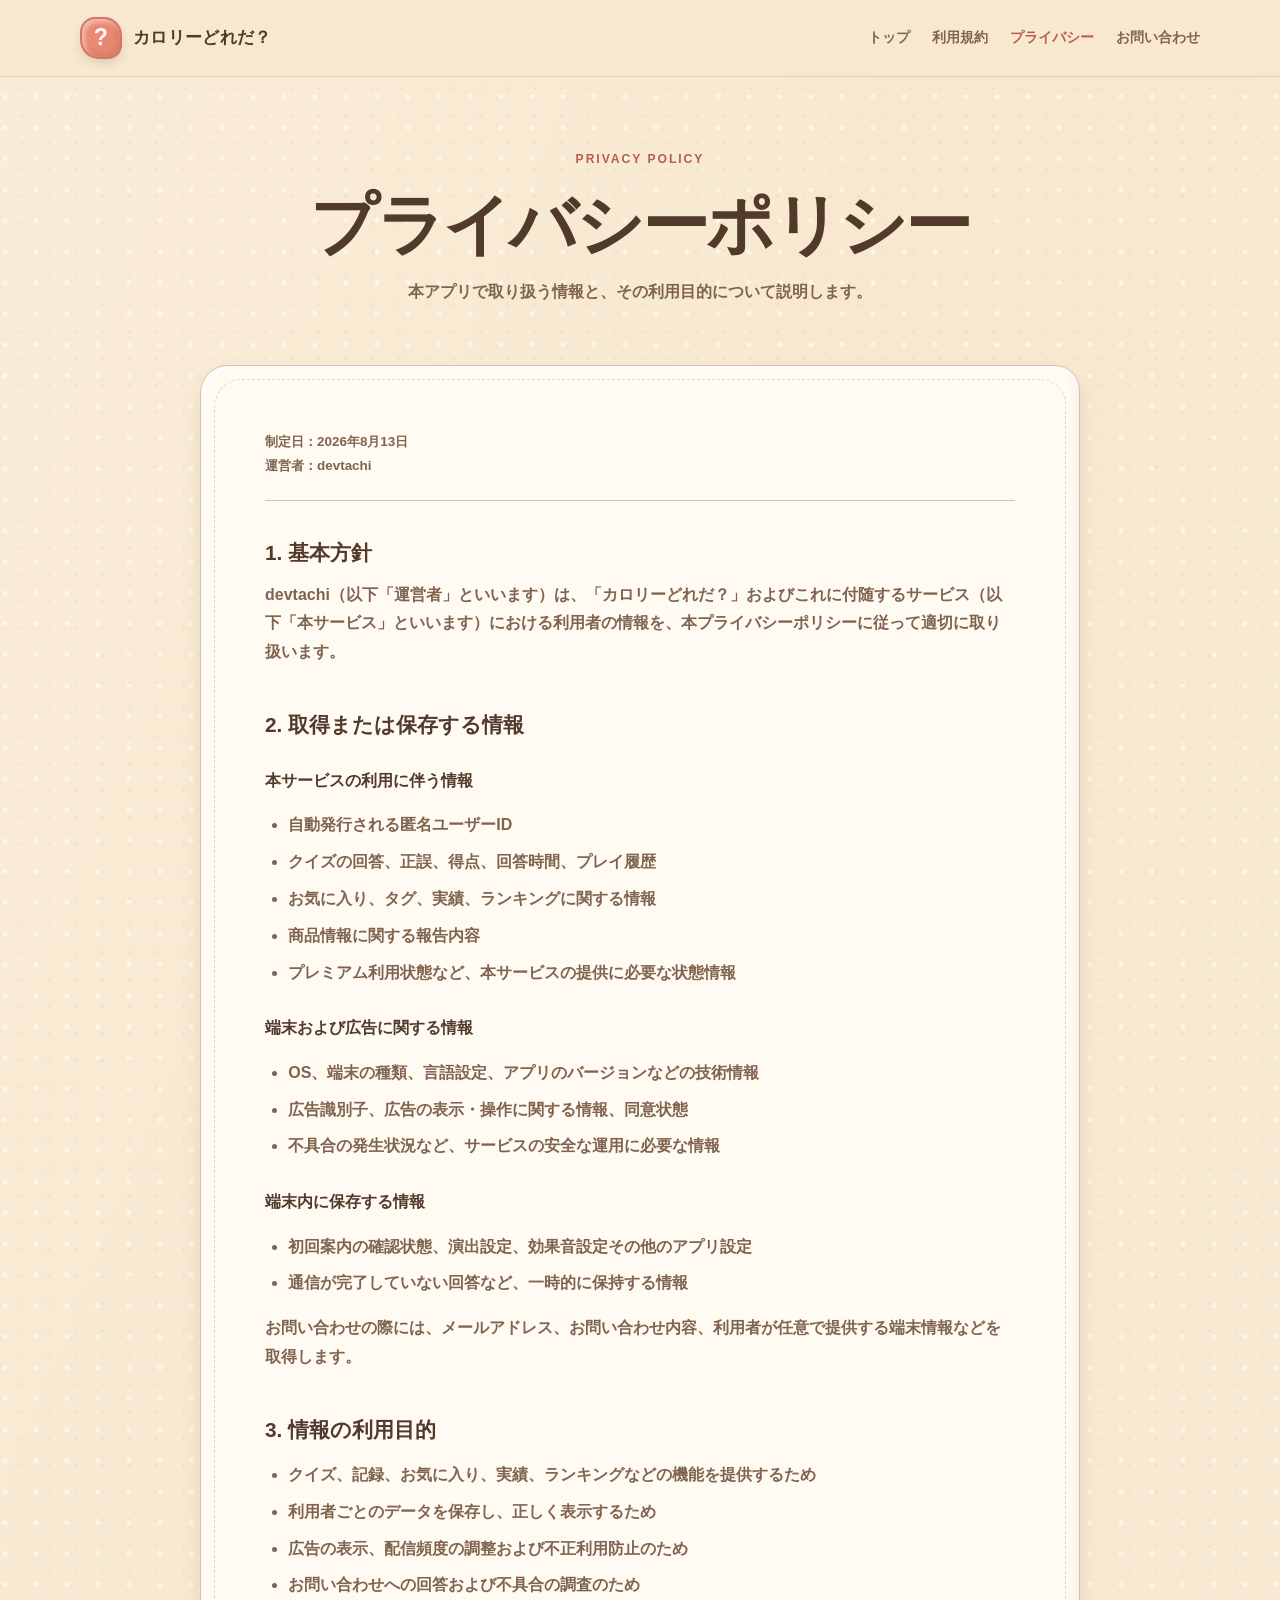
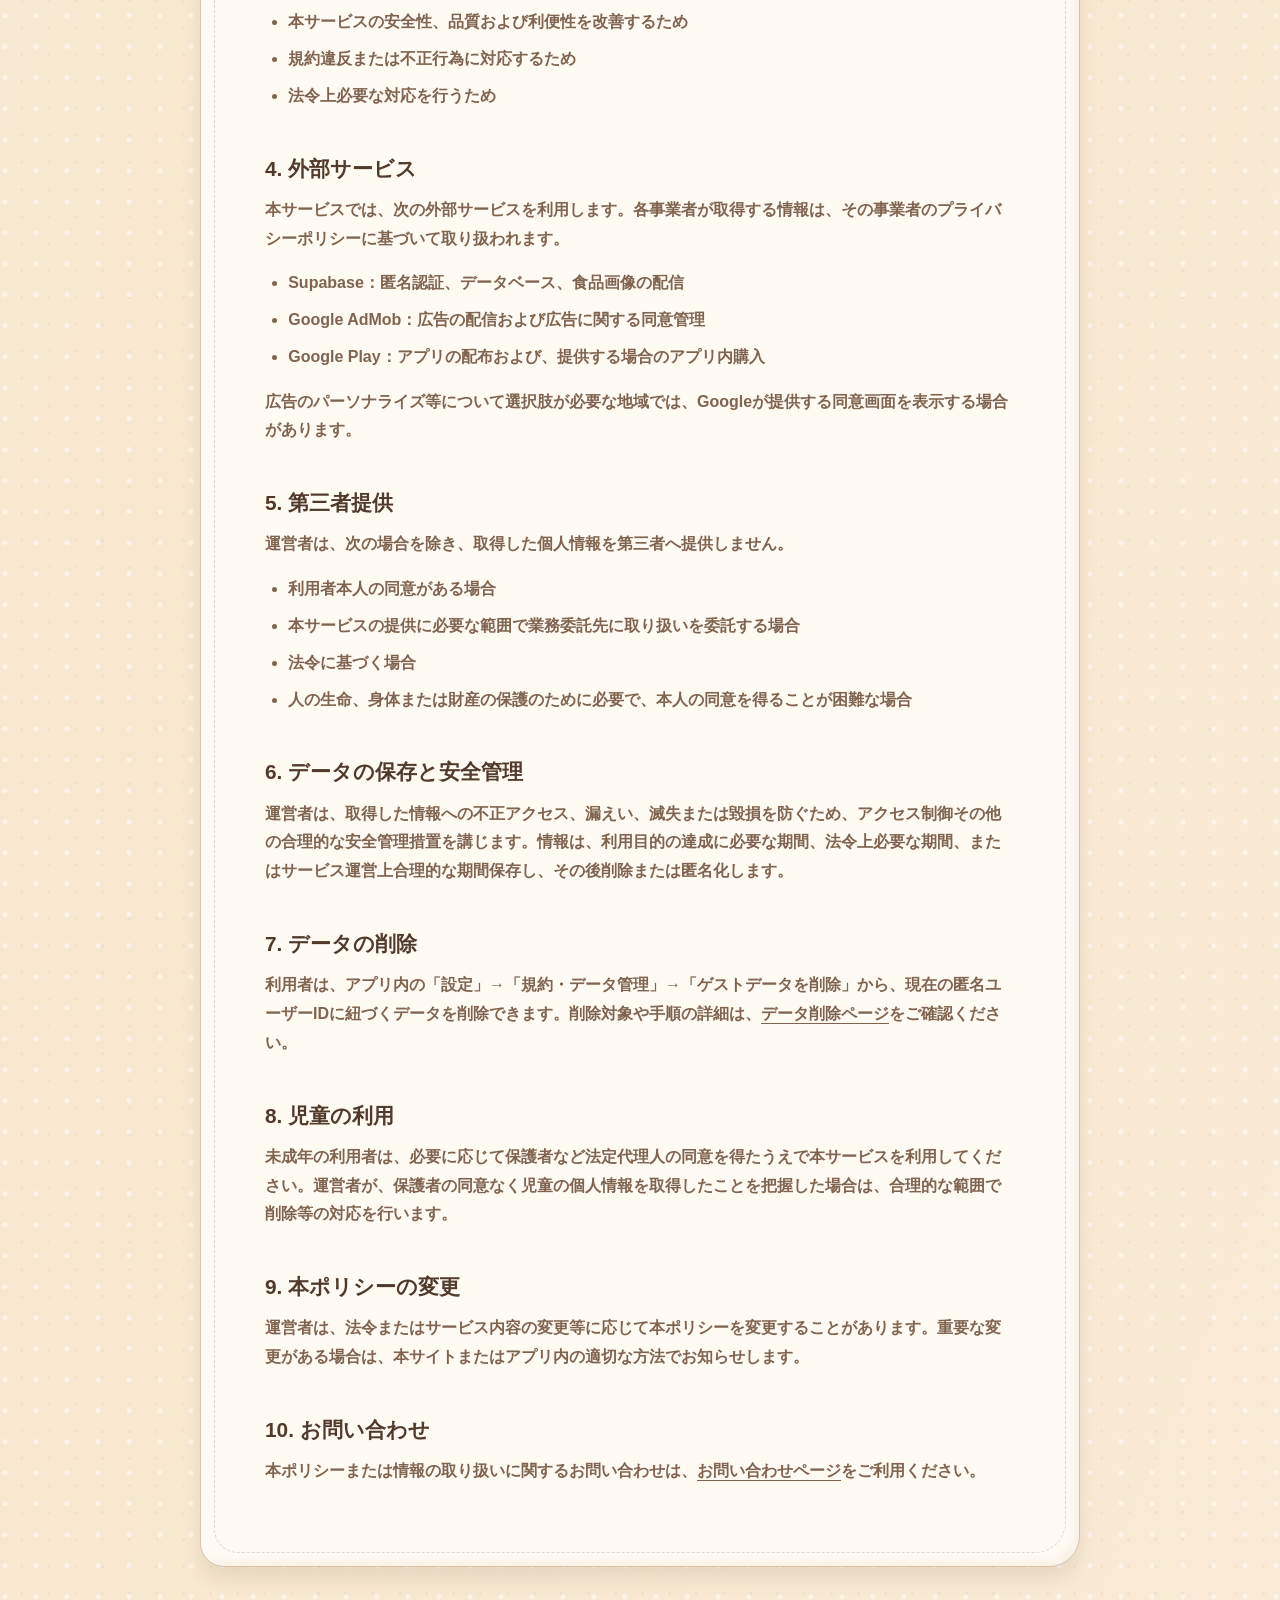
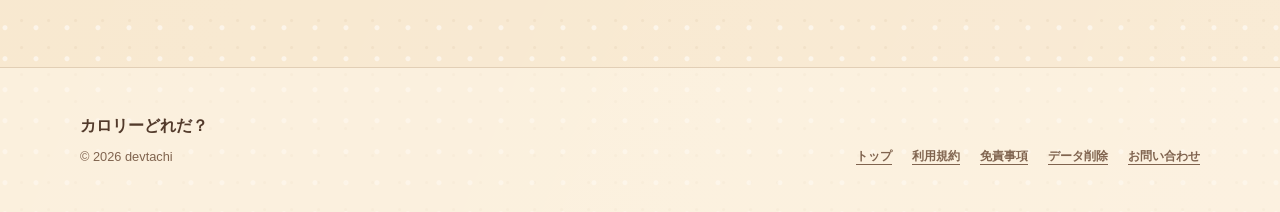
==== privacy.html @ 88a95d39 "Create official website" ====
<!doctype html>
<html lang="ja">
<head>
  <meta charset="utf-8"><meta name="viewport" content="width=device-width, initial-scale=1">
  <meta name="description" content="カロリーどれだ？のプライバシーポリシーです。"><meta name="theme-color" content="#F8E8CF">
  <title>プライバシーポリシー｜カロリーどれだ？</title><link rel="stylesheet" href="styles.css">
</head>
<body>
  <a class="skip-link" href="#main">本文へ移動</a>
  <header class="site-header"><div class="header-inner"><a class="brand" href="index.html"><span class="brand-mark" aria-hidden="true">?</span><span>カロリーどれだ？</span></a><nav class="site-nav" aria-label="メインナビゲーション"><a href="index.html">トップ</a><a href="terms.html">利用規約</a><a href="privacy.html" aria-current="page">プライバシー</a><a href="support.html">お問い合わせ</a></nav></div></header>
  <main id="main">
    <header class="page-hero section-inner"><p class="eyebrow">Privacy Policy</p><h1>プライバシーポリシー</h1><p>本アプリで取り扱う情報と、その利用目的について説明します。</p></header>
    <div class="document-wrap"><article class="document-card">
      <p class="document-meta">制定日：2026年8月13日<br>運営者：devtachi</p>
      <section><h2>1. 基本方針</h2><p>devtachi（以下「運営者」といいます）は、「カロリーどれだ？」およびこれに付随するサービス（以下「本サービス」といいます）における利用者の情報を、本プライバシーポリシーに従って適切に取り扱います。</p></section>
      <section><h2>2. 取得または保存する情報</h2><h3>本サービスの利用に伴う情報</h3><ul><li>自動発行される匿名ユーザーID</li><li>クイズの回答、正誤、得点、回答時間、プレイ履歴</li><li>お気に入り、タグ、実績、ランキングに関する情報</li><li>商品情報に関する報告内容</li><li>プレミアム利用状態など、本サービスの提供に必要な状態情報</li></ul><h3>端末および広告に関する情報</h3><ul><li>OS、端末の種類、言語設定、アプリのバージョンなどの技術情報</li><li>広告識別子、広告の表示・操作に関する情報、同意状態</li><li>不具合の発生状況など、サービスの安全な運用に必要な情報</li></ul><h3>端末内に保存する情報</h3><ul><li>初回案内の確認状態、演出設定、効果音設定その他のアプリ設定</li><li>通信が完了していない回答など、一時的に保持する情報</li></ul><p>お問い合わせの際には、メールアドレス、お問い合わせ内容、利用者が任意で提供する端末情報などを取得します。</p></section>
      <section><h2>3. 情報の利用目的</h2><ul><li>クイズ、記録、お気に入り、実績、ランキングなどの機能を提供するため</li><li>利用者ごとのデータを保存し、正しく表示するため</li><li>広告の表示、配信頻度の調整および不正利用防止のため</li><li>お問い合わせへの回答および不具合の調査のため</li><li>本サービスの安全性、品質および利便性を改善するため</li><li>規約違反または不正行為に対応するため</li><li>法令上必要な対応を行うため</li></ul></section>
      <section><h2>4. 外部サービス</h2><p>本サービスでは、次の外部サービスを利用します。各事業者が取得する情報は、その事業者のプライバシーポリシーに基づいて取り扱われます。</p><ul><li><strong>Supabase</strong>：匿名認証、データベース、食品画像の配信</li><li><strong>Google AdMob</strong>：広告の配信および広告に関する同意管理</li><li><strong>Google Play</strong>：アプリの配布および、提供する場合のアプリ内購入</li></ul><p>広告のパーソナライズ等について選択肢が必要な地域では、Googleが提供する同意画面を表示する場合があります。</p></section>
      <section><h2>5. 第三者提供</h2><p>運営者は、次の場合を除き、取得した個人情報を第三者へ提供しません。</p><ul><li>利用者本人の同意がある場合</li><li>本サービスの提供に必要な範囲で業務委託先に取り扱いを委託する場合</li><li>法令に基づく場合</li><li>人の生命、身体または財産の保護のために必要で、本人の同意を得ることが困難な場合</li></ul></section>
      <section><h2>6. データの保存と安全管理</h2><p>運営者は、取得した情報への不正アクセス、漏えい、滅失または毀損を防ぐため、アクセス制御その他の合理的な安全管理措置を講じます。情報は、利用目的の達成に必要な期間、法令上必要な期間、またはサービス運営上合理的な期間保存し、その後削除または匿名化します。</p></section>
      <section><h2>7. データの削除</h2><p>利用者は、アプリ内の「設定」→「規約・データ管理」→「ゲストデータを削除」から、現在の匿名ユーザーIDに紐づくデータを削除できます。削除対象や手順の詳細は、<a href="data-deletion.html">データ削除ページ</a>をご確認ください。</p></section>
      <section><h2>8. 児童の利用</h2><p>未成年の利用者は、必要に応じて保護者など法定代理人の同意を得たうえで本サービスを利用してください。運営者が、保護者の同意なく児童の個人情報を取得したことを把握した場合は、合理的な範囲で削除等の対応を行います。</p></section>
      <section><h2>9. 本ポリシーの変更</h2><p>運営者は、法令またはサービス内容の変更等に応じて本ポリシーを変更することがあります。重要な変更がある場合は、本サイトまたはアプリ内の適切な方法でお知らせします。</p></section>
      <section><h2>10. お問い合わせ</h2><p>本ポリシーまたは情報の取り扱いに関するお問い合わせは、<a href="support.html">お問い合わせページ</a>をご利用ください。</p></section>
    </article></div>
  </main>
  <footer class="site-footer"><div class="footer-inner"><div><p class="footer-name">カロリーどれだ？</p><p class="copyright">© 2026 devtachi</p></div><nav class="footer-nav" aria-label="フッターナビゲーション"><a href="index.html">トップ</a><a href="terms.html">利用規約</a><a href="disclaimer.html">免責事項</a><a href="data-deletion.html">データ削除</a><a href="support.html">お問い合わせ</a></nav></div></footer>
</body></html>
---- styles.css ----
:root {
  --cream: #f8e8cf;
  --cream-light: #fff7ea;
  --surface: #fffaf2;
  --brown: #523a2b;
  --brown-soft: #80644f;
  --brown-muted: #9a8069;
  --border: #d8c3a7;
  --green: #a9b77a;
  --green-dark: #74804e;
  --green-light: #d8e2bc;
  --yellow: #f4c86c;
  --yellow-dark: #c69a41;
  --yellow-light: #fee9ad;
  --coral: #e98973;
  --coral-dark: #b95d4c;
  --coral-light: #ffd3c8;
  --blue: #8fa9c6;
  --blue-light: #dde8f3;
  --shadow: rgba(82, 58, 43, 0.16);
  --max-width: 1120px;
}

*,
*::before,
*::after {
  box-sizing: border-box;
}

html {
  scroll-behavior: smooth;
}

body {
  min-width: 320px;
  margin: 0;
  color: var(--brown);
  background-color: var(--cream);
  background-image:
    radial-gradient(circle at 16% 12%, rgba(255, 255, 255, 0.52) 0 2px, transparent 3px),
    radial-gradient(circle at 80% 28%, rgba(166, 124, 83, 0.08) 0 1px, transparent 2px),
    linear-gradient(112deg, rgba(255, 255, 255, 0.2), transparent 38%, rgba(255, 255, 255, 0.13));
  background-size: 31px 31px, 27px 27px, 100% 100%;
  font-family: "Hiragino Sans", "Yu Gothic UI", "Yu Gothic", Meiryo, sans-serif;
  font-size: 16px;
  line-height: 1.8;
  -webkit-font-smoothing: antialiased;
}

a {
  color: inherit;
  text-decoration-thickness: 1px;
  text-underline-offset: 4px;
}

a:focus-visible,
button:focus-visible {
  outline: 3px solid var(--blue);
  outline-offset: 4px;
}

.skip-link {
  position: fixed;
  z-index: 100;
  top: 12px;
  left: 12px;
  padding: 10px 16px;
  color: var(--brown);
  background: var(--surface);
  border-radius: 999px;
  transform: translateY(-180%);
}

.skip-link:focus {
  transform: translateY(0);
}

.site-header {
  position: sticky;
  z-index: 20;
  top: 0;
  border-bottom: 1px solid rgba(216, 195, 167, 0.72);
  background: rgba(248, 232, 207, 0.9);
  backdrop-filter: blur(14px);
}

.header-inner,
.footer-inner,
.section-inner {
  width: min(calc(100% - 40px), var(--max-width));
  margin-inline: auto;
}

.header-inner {
  min-height: 76px;
  display: flex;
  align-items: center;
  justify-content: space-between;
  gap: 24px;
}

.brand {
  display: inline-flex;
  align-items: center;
  gap: 11px;
  font-size: 1.05rem;
  font-weight: 900;
  text-decoration: none;
  letter-spacing: 0.02em;
}

.brand-mark {
  width: 42px;
  height: 42px;
  display: grid;
  place-items: center;
  color: var(--surface);
  background: var(--coral);
  border: 2px solid rgba(185, 93, 76, 0.42);
  border-radius: 15px 18px 14px 19px;
  box-shadow:
    inset 3px 3px 5px rgba(255, 255, 255, 0.46),
    inset -3px -4px 6px rgba(130, 64, 51, 0.18),
    0 5px 10px rgba(82, 58, 43, 0.14);
  font-size: 1.45rem;
  line-height: 1;
}

.site-nav {
  display: flex;
  align-items: center;
  gap: 22px;
}

.site-nav a {
  color: var(--brown-soft);
  font-size: 0.86rem;
  font-weight: 800;
  text-decoration: none;
}

.site-nav a:hover,
.site-nav a[aria-current="page"] {
  color: var(--coral-dark);
}

.hero {
  padding: 88px 0 96px;
  overflow: hidden;
}

.hero-grid {
  display: grid;
  grid-template-columns: minmax(0, 1fr) minmax(360px, 0.86fr);
  align-items: center;
  gap: clamp(48px, 8vw, 100px);
}

.eyebrow {
  margin: 0 0 14px;
  color: var(--coral-dark);
  font-size: 0.76rem;
  font-weight: 900;
  letter-spacing: 0.16em;
  text-transform: uppercase;
}

h1,
h2,
h3,
p {
  margin-top: 0;
}

.hero h1 {
  max-width: 640px;
  margin-bottom: 24px;
  font-size: clamp(2.65rem, 6vw, 5.5rem);
  line-height: 1.08;
  letter-spacing: -0.045em;
}

.hero-lead {
  max-width: 610px;
  margin-bottom: 32px;
  color: var(--brown-soft);
  font-size: clamp(1rem, 2vw, 1.16rem);
  font-weight: 700;
}

.button-row {
  display: flex;
  flex-wrap: wrap;
  gap: 14px;
}

.button {
  min-height: 54px;
  display: inline-flex;
  align-items: center;
  justify-content: center;
  padding: 12px 24px;
  border: 1px solid var(--green-dark);
  border-radius: 18px 20px 16px 21px;
  box-shadow:
    inset 2px 3px 4px rgba(255, 255, 255, 0.42),
    inset -3px -4px 5px rgba(74, 87, 42, 0.15),
    0 7px 0 rgba(82, 58, 43, 0.12);
  font-weight: 900;
  text-decoration: none;
  transition: transform 160ms ease, box-shadow 160ms ease;
}

.button:hover {
  transform: translateY(-2px);
  box-shadow:
    inset 2px 3px 4px rgba(255, 255, 255, 0.42),
    inset -3px -4px 5px rgba(74, 87, 42, 0.15),
    0 9px 0 rgba(82, 58, 43, 0.12);
}

.button-primary {
  background: var(--green);
}

.button-secondary {
  background: var(--surface);
  border-color: var(--border);
}

.release-note {
  margin-top: 20px;
  color: var(--brown-muted);
  font-size: 0.82rem;
  font-weight: 700;
}

.quiz-preview {
  position: relative;
  max-width: 430px;
  margin-inline: auto;
  padding: 27px;
  background: var(--surface);
  border: 1px solid var(--border);
  border-radius: 36px 33px 39px 31px;
  box-shadow:
    inset 4px 5px 10px rgba(255, 255, 255, 0.75),
    inset -6px -8px 12px rgba(166, 121, 79, 0.08),
    0 24px 38px var(--shadow);
  transform: rotate(1.25deg);
}

.quiz-preview::after,
.clay-card::after,
.document-card::after {
  content: "";
  position: absolute;
  pointer-events: none;
  inset: 9px;
  border: 1px dashed rgba(128, 100, 79, 0.24);
  border-radius: inherit;
}

.quiz-top {
  display: flex;
  align-items: center;
  justify-content: space-between;
  gap: 20px;
}

.quiz-label,
.quiz-count {
  color: var(--brown-soft);
  font-size: 0.7rem;
  font-weight: 900;
  letter-spacing: 0.08em;
}

.quiz-count {
  padding: 7px 12px;
  background: var(--green-light);
  border-radius: 999px;
}

.foods {
  min-height: 176px;
  display: flex;
  align-items: center;
  justify-content: center;
  gap: 3px;
  padding-top: 12px;
}

.food {
  width: 96px;
  height: 96px;
  display: grid;
  place-items: center;
  background: var(--cream-light);
  border-radius: 40% 52% 44% 50%;
  box-shadow:
    inset 6px 6px 10px rgba(255, 255, 255, 0.8),
    inset -6px -7px 10px rgba(130, 97, 66, 0.11),
    0 10px 13px rgba(82, 58, 43, 0.12);
  font-size: 3.4rem;
}

.food:nth-child(1) { transform: translateY(10px) rotate(-8deg); }
.food:nth-child(2) { z-index: 2; transform: translateY(-10px) rotate(3deg); }
.food:nth-child(3) { transform: translateY(13px) rotate(7deg); }

.quiz-question {
  margin: 2px 0 18px;
  font-size: 1.2rem;
  font-weight: 900;
  text-align: center;
}

.choices {
  display: grid;
  grid-template-columns: repeat(3, 1fr);
  gap: 9px;
}

.choice {
  padding: 13px 4px 10px;
  background: var(--yellow-light);
  border: 1px solid var(--yellow-dark);
  border-radius: 20px 18px 22px 17px;
  box-shadow: inset 2px 3px 3px rgba(255, 255, 255, 0.5), 0 5px 8px rgba(82, 58, 43, 0.1);
  font-size: 1.25rem;
  font-weight: 900;
  text-align: center;
}

.choice:nth-child(1) { background: var(--green-light); border-color: var(--green-dark); }
.choice:nth-child(3) { background: var(--coral-light); border-color: var(--coral); }

.choice small {
  display: block;
  margin-top: -5px;
  font-size: 0.64rem;
}

.section {
  padding: 88px 0;
}

.section-tint {
  background: rgba(255, 247, 234, 0.62);
  border-block: 1px solid rgba(216, 195, 167, 0.6);
}

.section-heading {
  max-width: 720px;
  margin: 0 auto 44px;
  text-align: center;
}

.section-heading h2 {
  margin-bottom: 12px;
  font-size: clamp(2rem, 4vw, 3rem);
  line-height: 1.25;
  letter-spacing: -0.035em;
}

.section-heading p {
  color: var(--brown-soft);
  font-weight: 700;
}

.card-grid {
  display: grid;
  grid-template-columns: repeat(3, 1fr);
  gap: 24px;
}

.clay-card,
.info-link,
.document-card {
  position: relative;
  background: var(--surface);
  border: 1px solid var(--border);
  border-radius: 28px 25px 31px 24px;
  box-shadow:
    inset 3px 4px 7px rgba(255, 255, 255, 0.68),
    inset -4px -5px 8px rgba(130, 97, 66, 0.06),
    0 12px 20px rgba(82, 58, 43, 0.1);
}

.clay-card {
  min-height: 260px;
  padding: 38px 32px 32px;
}

.card-number {
  width: 54px;
  height: 54px;
  display: grid;
  place-items: center;
  margin-bottom: 25px;
  background: var(--yellow);
  border-radius: 19px 22px 17px 21px;
  box-shadow: inset 3px 3px 5px rgba(255, 255, 255, 0.5), 0 6px 10px rgba(82, 58, 43, 0.12);
  font-size: 1.1rem;
  font-weight: 900;
}

.clay-card:nth-child(2) .card-number { background: var(--green); }
.clay-card:nth-child(3) .card-number { background: var(--coral); }

.clay-card h3 {
  margin-bottom: 10px;
  font-size: 1.24rem;
}

.clay-card p {
  margin-bottom: 0;
  color: var(--brown-soft);
  font-size: 0.93rem;
  font-weight: 700;
}

.info-grid {
  display: grid;
  grid-template-columns: repeat(2, 1fr);
  gap: 18px;
}

.info-link {
  min-height: 126px;
  display: flex;
  align-items: center;
  justify-content: space-between;
  gap: 24px;
  padding: 27px 30px;
  text-decoration: none;
  transition: transform 160ms ease;
}

.info-link:hover {
  transform: translateY(-3px);
}

.info-link strong {
  display: block;
  margin-bottom: 2px;
  font-size: 1.08rem;
}

.info-link span {
  color: var(--brown-muted);
  font-size: 0.82rem;
  font-weight: 700;
}

.info-arrow {
  color: var(--coral-dark) !important;
  font-size: 1.7rem !important;
}

.page-hero {
  padding: 72px 0 42px;
  text-align: center;
}

.page-hero h1 {
  margin-bottom: 14px;
  font-size: clamp(2.3rem, 6vw, 4.2rem);
  line-height: 1.18;
  letter-spacing: -0.04em;
}

.page-hero p:last-child {
  max-width: 700px;
  margin-inline: auto;
  color: var(--brown-soft);
  font-weight: 700;
}

.document-wrap {
  width: min(calc(100% - 40px), 880px);
  margin: 0 auto;
  padding-bottom: 100px;
}

.document-card {
  padding: clamp(30px, 6vw, 64px);
}

.document-card::after {
  inset: 13px;
}

.document-card > * {
  position: relative;
  z-index: 1;
}

.document-meta {
  margin-bottom: 36px;
  padding-bottom: 22px;
  color: var(--brown-muted);
  border-bottom: 1px solid var(--border);
  font-size: 0.84rem;
  font-weight: 700;
}

.document-card section + section {
  margin-top: 42px;
}

.document-card h2 {
  margin-bottom: 12px;
  font-size: 1.3rem;
  line-height: 1.5;
}

.document-card h3 {
  margin: 26px 0 8px;
  font-size: 1.02rem;
}

.document-card p,
.document-card li {
  color: var(--brown-soft);
  font-weight: 600;
}

.document-card ul,
.document-card ol {
  padding-left: 1.45em;
}

.document-card li + li {
  margin-top: 8px;
}

.notice {
  margin: 28px 0;
  padding: 20px 22px;
  background: var(--yellow-light);
  border: 1px solid var(--yellow);
  border-radius: 18px;
}

.notice.coral {
  background: var(--coral-light);
  border-color: var(--coral);
}

.notice p:last-child {
  margin-bottom: 0;
}

.contact-button {
  margin: 14px 0 18px;
}

.site-footer {
  padding: 44px 0;
  color: var(--brown-soft);
  border-top: 1px solid rgba(216, 195, 167, 0.72);
  background: rgba(255, 247, 234, 0.52);
}

.footer-inner {
  display: flex;
  align-items: flex-end;
  justify-content: space-between;
  gap: 30px;
}

.footer-name {
  margin-bottom: 4px;
  color: var(--brown);
  font-weight: 900;
}

.copyright {
  margin-bottom: 0;
  font-size: 0.8rem;
}

.footer-nav {
  display: flex;
  flex-wrap: wrap;
  justify-content: flex-end;
  gap: 10px 20px;
}

.footer-nav a {
  font-size: 0.78rem;
  font-weight: 800;
}

@media (max-width: 820px) {
  .site-nav {
    display: none;
  }

  .hero {
    padding-top: 58px;
  }

  .hero-grid {
    grid-template-columns: 1fr;
  }

  .hero-copy {
    text-align: center;
  }

  .hero-lead {
    margin-inline: auto;
  }

  .button-row {
    justify-content: center;
  }

  .card-grid {
    grid-template-columns: 1fr;
  }

  .clay-card {
    min-height: 0;
  }
}

@media (max-width: 620px) {
  body {
    font-size: 15px;
  }

  .header-inner,
  .footer-inner,
  .section-inner {
    width: min(calc(100% - 28px), var(--max-width));
  }

  .header-inner {
    min-height: 66px;
  }

  .brand-mark {
    width: 38px;
    height: 38px;
  }

  .hero {
    padding: 48px 0 68px;
  }

  .hero h1 {
    font-size: clamp(2.5rem, 15vw, 4rem);
  }

  .quiz-preview {
    padding: 22px 18px;
    border-radius: 28px;
  }

  .foods {
    min-height: 150px;
  }

  .food {
    width: 78px;
    height: 78px;
    font-size: 2.8rem;
  }

  .choice {
    font-size: 1.06rem;
  }

  .section {
    padding: 66px 0;
  }

  .info-grid {
    grid-template-columns: 1fr;
  }

  .info-link {
    min-height: 108px;
    padding: 24px;
  }

  .page-hero {
    padding: 52px 0 28px;
  }

  .document-wrap {
    width: min(calc(100% - 24px), 880px);
  }

  .document-card {
    padding: 34px 25px;
    border-radius: 24px;
  }

  .footer-inner {
    align-items: flex-start;
    flex-direction: column;
  }

  .footer-nav {
    justify-content: flex-start;
  }
}

@media (prefers-reduced-motion: reduce) {
  html { scroll-behavior: auto; }
  *, *::before, *::after { transition: none !important; }
}
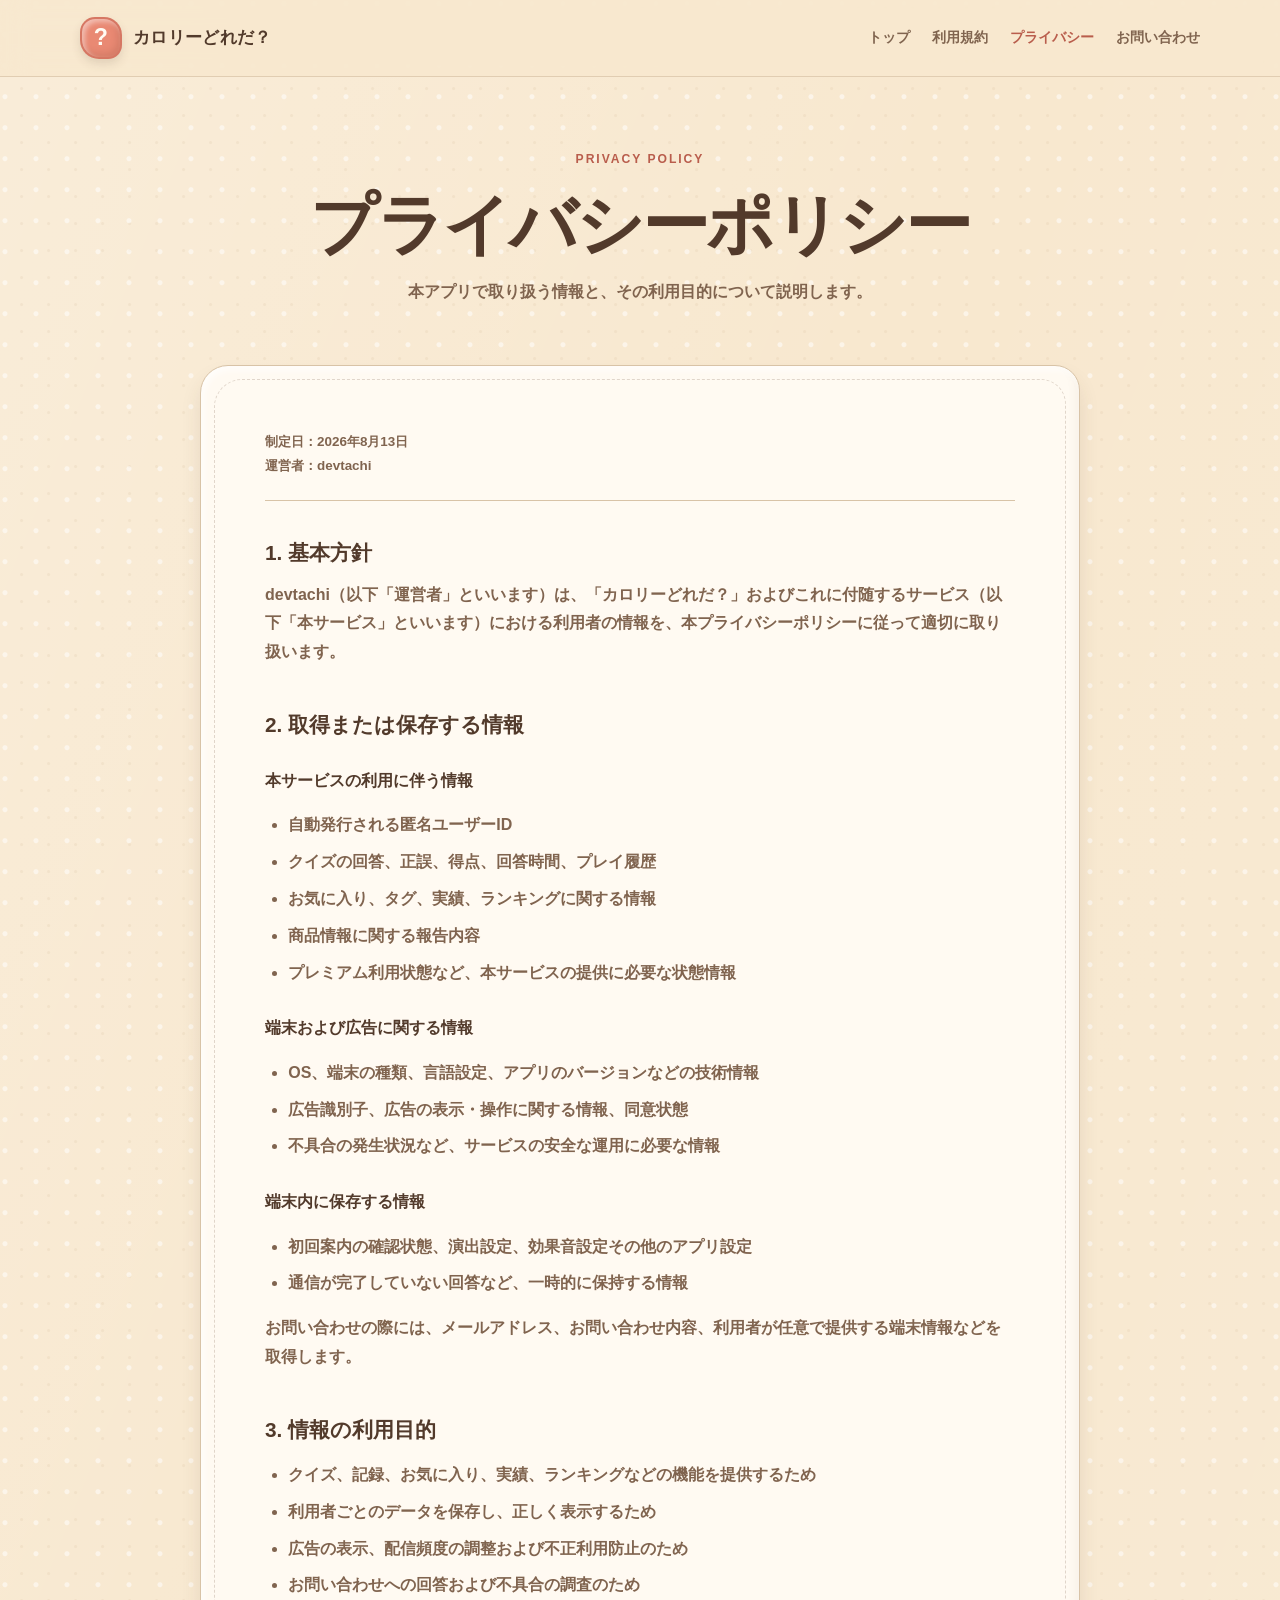
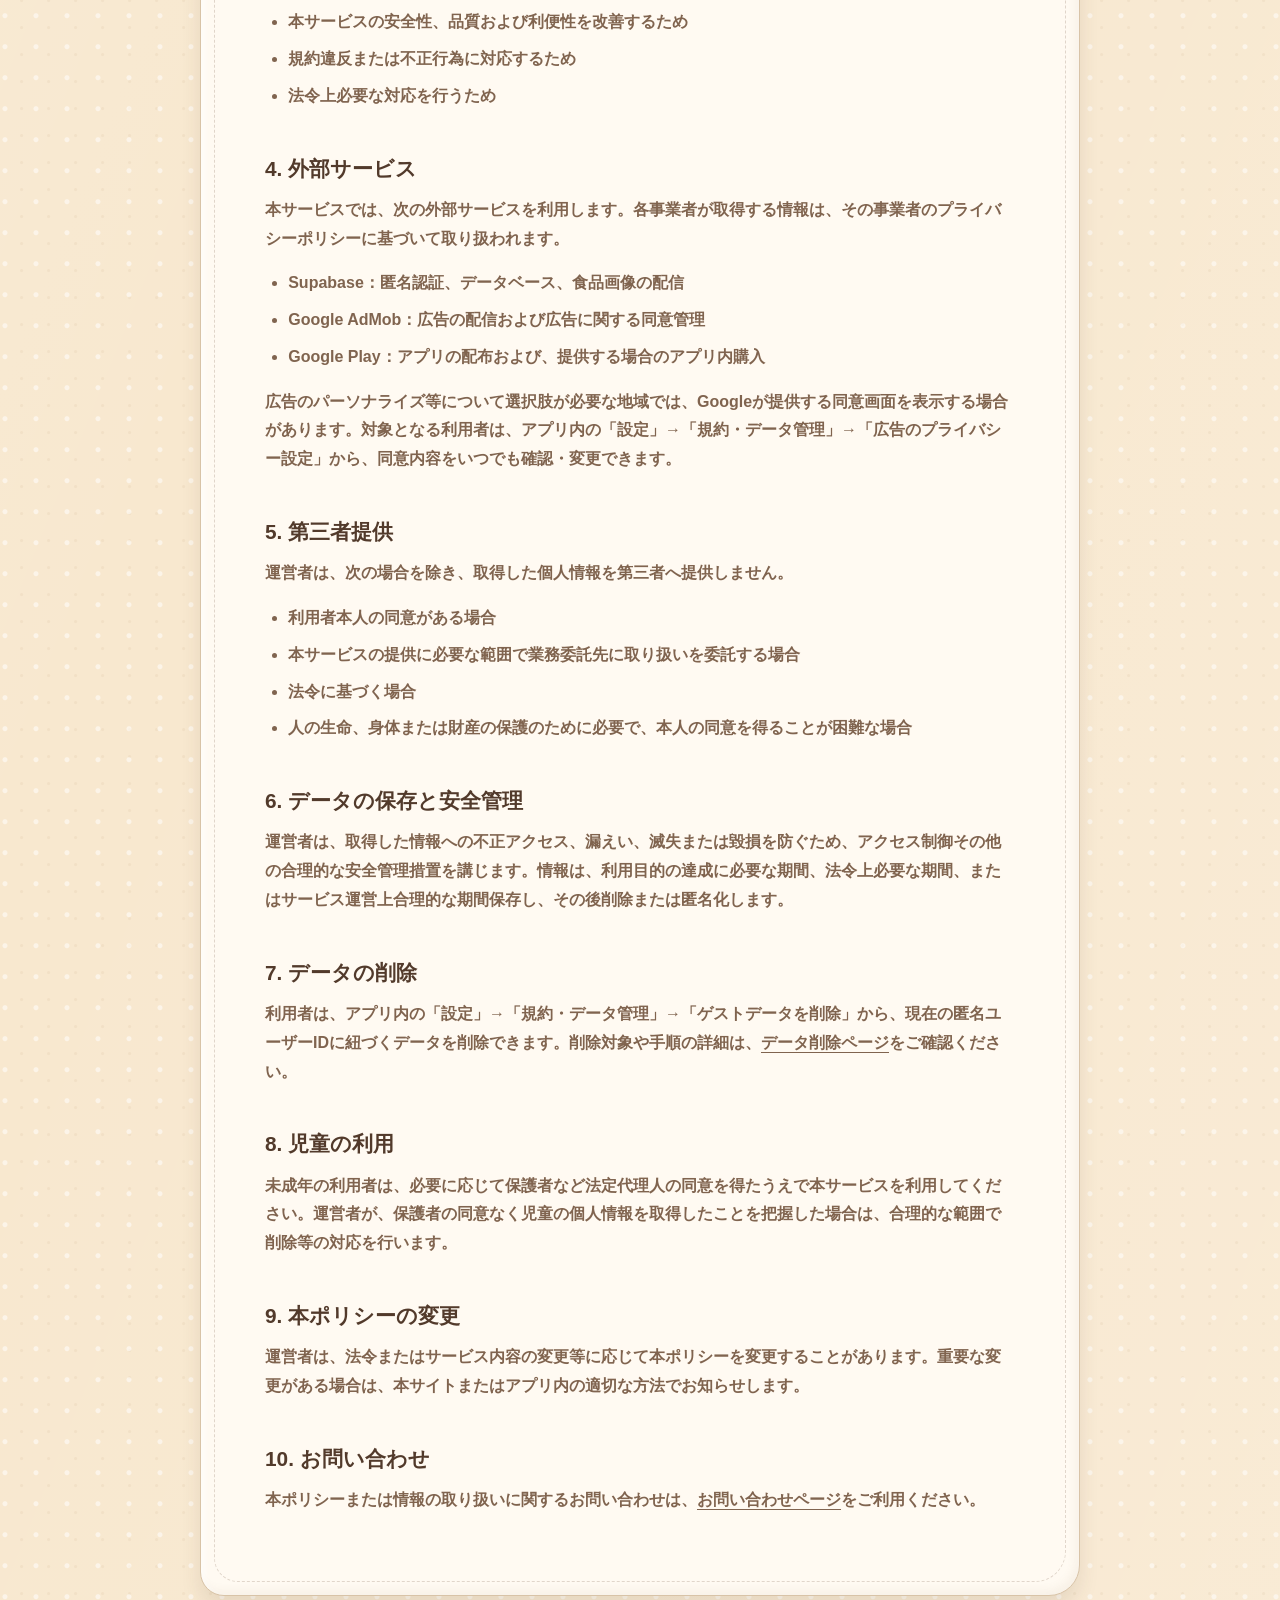
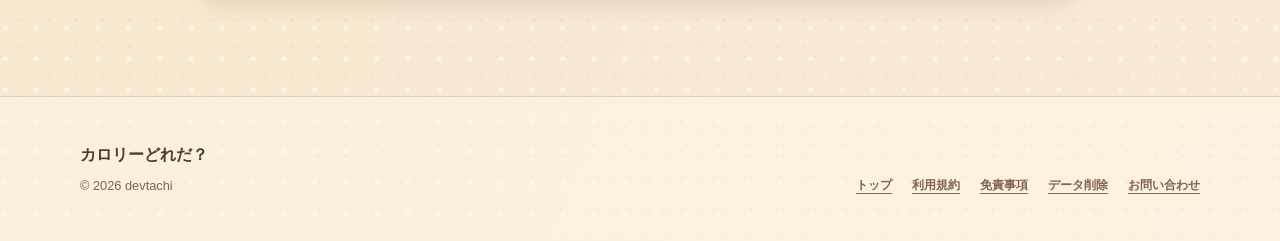
==== commit 5b33428e: "Update privacy policy" ====
--- a/privacy.html
+++ b/privacy.html
@@ -15,7 +15,7 @@
       <section><h2>1. 基本方針</h2><p>devtachi（以下「運営者」といいます）は、「カロリーどれだ？」およびこれに付随するサービス（以下「本サービス」といいます）における利用者の情報を、本プライバシーポリシーに従って適切に取り扱います。</p></section>
       <section><h2>2. 取得または保存する情報</h2><h3>本サービスの利用に伴う情報</h3><ul><li>自動発行される匿名ユーザーID</li><li>クイズの回答、正誤、得点、回答時間、プレイ履歴</li><li>お気に入り、タグ、実績、ランキングに関する情報</li><li>商品情報に関する報告内容</li><li>プレミアム利用状態など、本サービスの提供に必要な状態情報</li></ul><h3>端末および広告に関する情報</h3><ul><li>OS、端末の種類、言語設定、アプリのバージョンなどの技術情報</li><li>広告識別子、広告の表示・操作に関する情報、同意状態</li><li>不具合の発生状況など、サービスの安全な運用に必要な情報</li></ul><h3>端末内に保存する情報</h3><ul><li>初回案内の確認状態、演出設定、効果音設定その他のアプリ設定</li><li>通信が完了していない回答など、一時的に保持する情報</li></ul><p>お問い合わせの際には、メールアドレス、お問い合わせ内容、利用者が任意で提供する端末情報などを取得します。</p></section>
       <section><h2>3. 情報の利用目的</h2><ul><li>クイズ、記録、お気に入り、実績、ランキングなどの機能を提供するため</li><li>利用者ごとのデータを保存し、正しく表示するため</li><li>広告の表示、配信頻度の調整および不正利用防止のため</li><li>お問い合わせへの回答および不具合の調査のため</li><li>本サービスの安全性、品質および利便性を改善するため</li><li>規約違反または不正行為に対応するため</li><li>法令上必要な対応を行うため</li></ul></section>
-      <section><h2>4. 外部サービス</h2><p>本サービスでは、次の外部サービスを利用します。各事業者が取得する情報は、その事業者のプライバシーポリシーに基づいて取り扱われます。</p><ul><li><strong>Supabase</strong>：匿名認証、データベース、食品画像の配信</li><li><strong>Google AdMob</strong>：広告の配信および広告に関する同意管理</li><li><strong>Google Play</strong>：アプリの配布および、提供する場合のアプリ内購入</li></ul><p>広告のパーソナライズ等について選択肢が必要な地域では、Googleが提供する同意画面を表示する場合があります。</p></section>
+      <section><h2>4. 外部サービス</h2><p>本サービスでは、次の外部サービスを利用します。各事業者が取得する情報は、その事業者のプライバシーポリシーに基づいて取り扱われます。</p><ul><li><strong>Supabase</strong>：匿名認証、データベース、食品画像の配信</li><li><strong>Google AdMob</strong>：広告の配信および広告に関する同意管理</li><li><strong>Google Play</strong>：アプリの配布および、提供する場合のアプリ内購入</li></ul><p>広告のパーソナライズ等について選択肢が必要な地域では、Googleが提供する同意画面を表示する場合があります。対象となる利用者は、アプリ内の「設定」→「規約・データ管理」→「広告のプライバシー設定」から、同意内容をいつでも確認・変更できます。</p></section>
       <section><h2>5. 第三者提供</h2><p>運営者は、次の場合を除き、取得した個人情報を第三者へ提供しません。</p><ul><li>利用者本人の同意がある場合</li><li>本サービスの提供に必要な範囲で業務委託先に取り扱いを委託する場合</li><li>法令に基づく場合</li><li>人の生命、身体または財産の保護のために必要で、本人の同意を得ることが困難な場合</li></ul></section>
       <section><h2>6. データの保存と安全管理</h2><p>運営者は、取得した情報への不正アクセス、漏えい、滅失または毀損を防ぐため、アクセス制御その他の合理的な安全管理措置を講じます。情報は、利用目的の達成に必要な期間、法令上必要な期間、またはサービス運営上合理的な期間保存し、その後削除または匿名化します。</p></section>
       <section><h2>7. データの削除</h2><p>利用者は、アプリ内の「設定」→「規約・データ管理」→「ゲストデータを削除」から、現在の匿名ユーザーIDに紐づくデータを削除できます。削除対象や手順の詳細は、<a href="data-deletion.html">データ削除ページ</a>をご確認ください。</p></section>
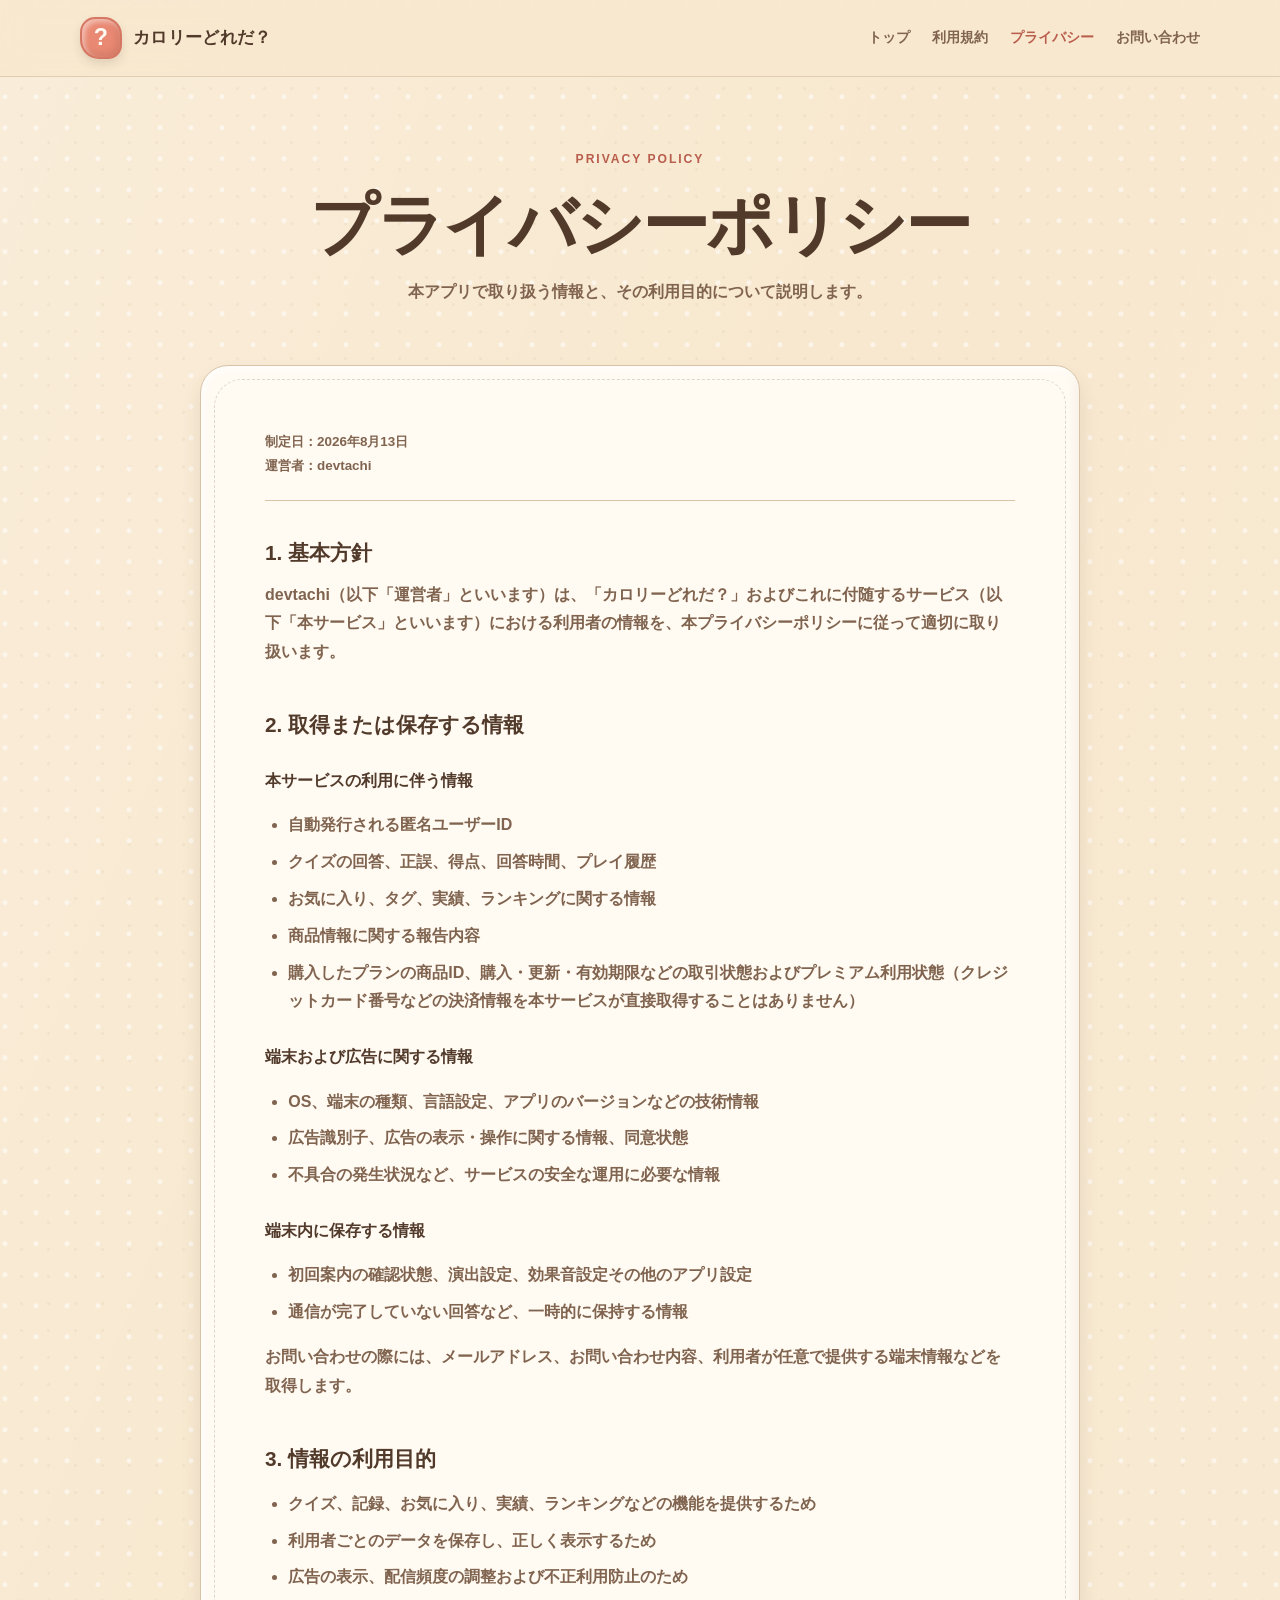
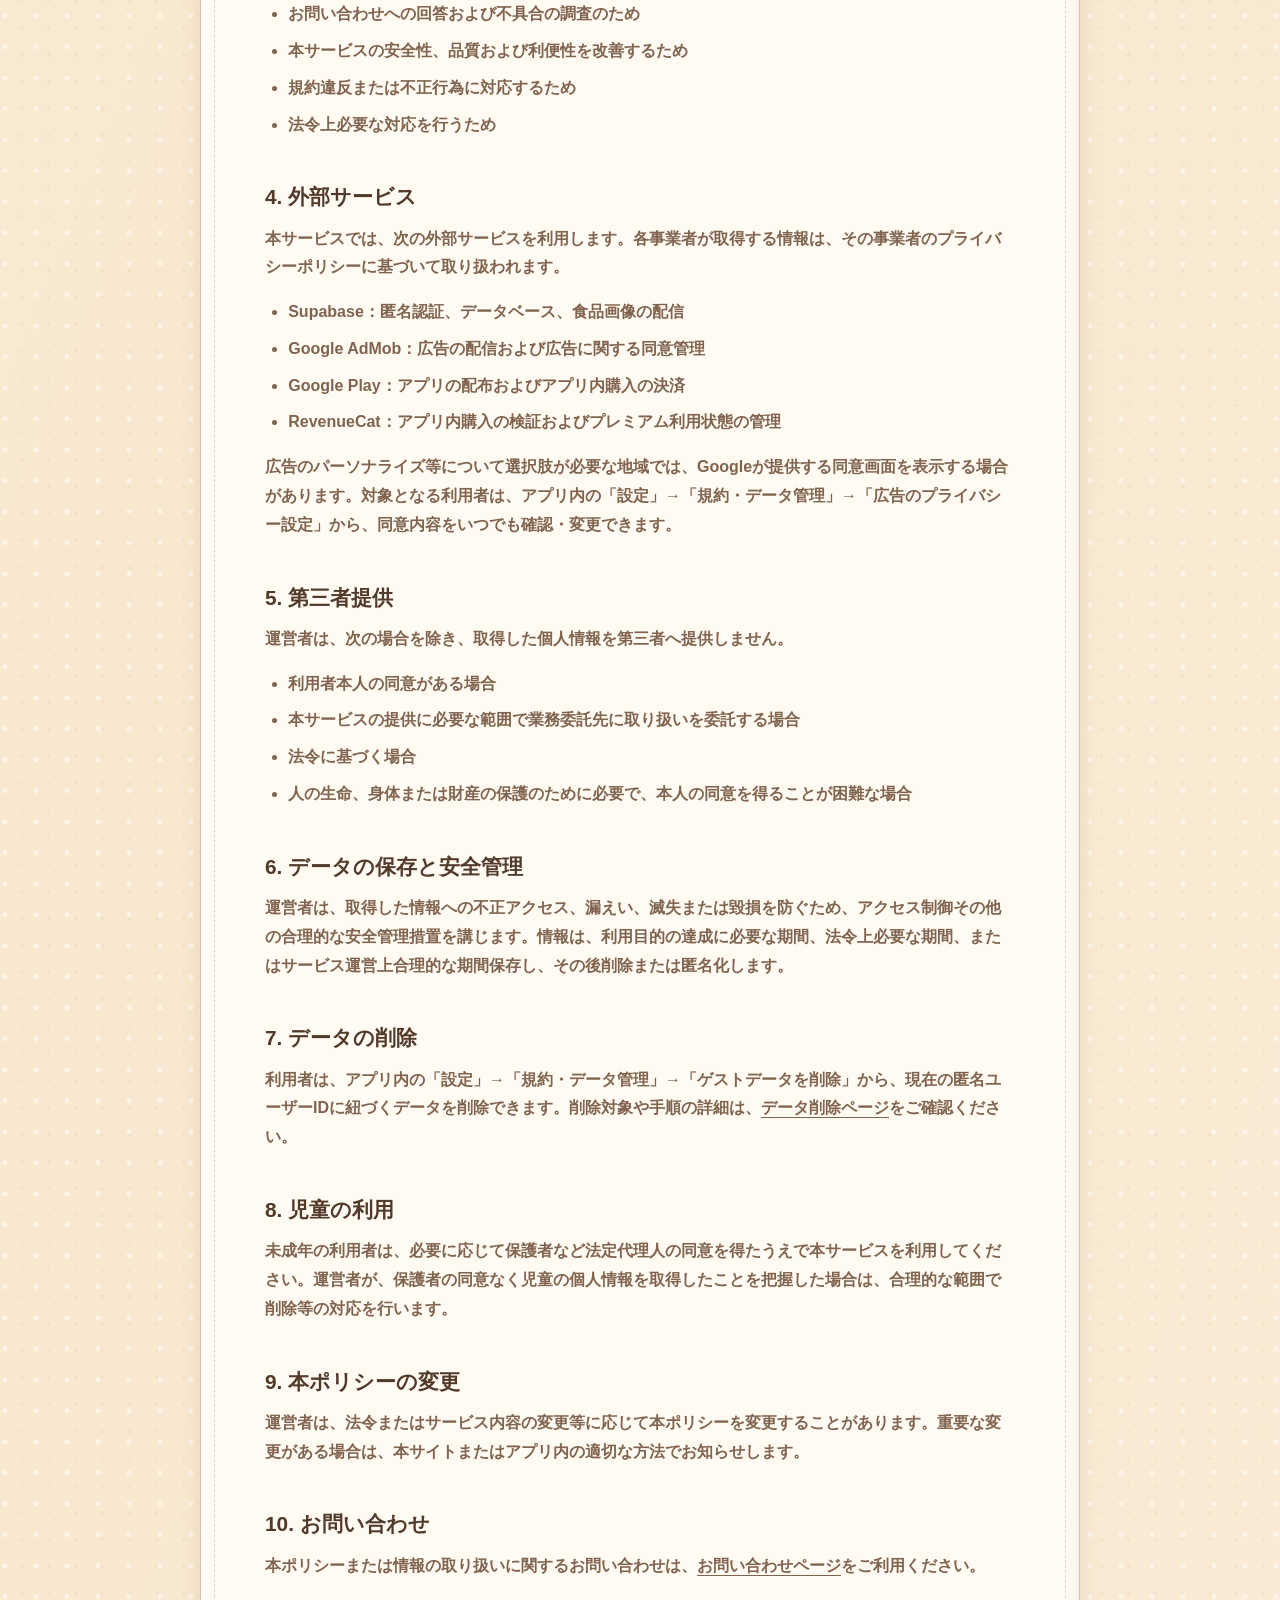
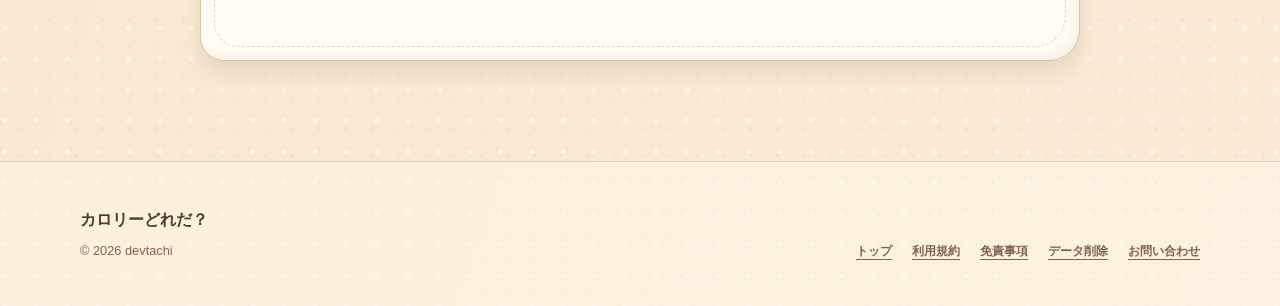
==== commit 7ce3545d: "Add files via upload" ====
--- a/privacy.html
+++ b/privacy.html
@@ -13,9 +13,9 @@
     <div class="document-wrap"><article class="document-card">
       <p class="document-meta">制定日：2026年8月13日<br>運営者：devtachi</p>
       <section><h2>1. 基本方針</h2><p>devtachi（以下「運営者」といいます）は、「カロリーどれだ？」およびこれに付随するサービス（以下「本サービス」といいます）における利用者の情報を、本プライバシーポリシーに従って適切に取り扱います。</p></section>
-      <section><h2>2. 取得または保存する情報</h2><h3>本サービスの利用に伴う情報</h3><ul><li>自動発行される匿名ユーザーID</li><li>クイズの回答、正誤、得点、回答時間、プレイ履歴</li><li>お気に入り、タグ、実績、ランキングに関する情報</li><li>商品情報に関する報告内容</li><li>プレミアム利用状態など、本サービスの提供に必要な状態情報</li></ul><h3>端末および広告に関する情報</h3><ul><li>OS、端末の種類、言語設定、アプリのバージョンなどの技術情報</li><li>広告識別子、広告の表示・操作に関する情報、同意状態</li><li>不具合の発生状況など、サービスの安全な運用に必要な情報</li></ul><h3>端末内に保存する情報</h3><ul><li>初回案内の確認状態、演出設定、効果音設定その他のアプリ設定</li><li>通信が完了していない回答など、一時的に保持する情報</li></ul><p>お問い合わせの際には、メールアドレス、お問い合わせ内容、利用者が任意で提供する端末情報などを取得します。</p></section>
+      <section><h2>2. 取得または保存する情報</h2><h3>本サービスの利用に伴う情報</h3><ul><li>自動発行される匿名ユーザーID</li><li>クイズの回答、正誤、得点、回答時間、プレイ履歴</li><li>お気に入り、タグ、実績、ランキングに関する情報</li><li>商品情報に関する報告内容</li><li>購入したプランの商品ID、購入・更新・有効期限などの取引状態およびプレミアム利用状態（クレジットカード番号などの決済情報を本サービスが直接取得することはありません）</li></ul><h3>端末および広告に関する情報</h3><ul><li>OS、端末の種類、言語設定、アプリのバージョンなどの技術情報</li><li>広告識別子、広告の表示・操作に関する情報、同意状態</li><li>不具合の発生状況など、サービスの安全な運用に必要な情報</li></ul><h3>端末内に保存する情報</h3><ul><li>初回案内の確認状態、演出設定、効果音設定その他のアプリ設定</li><li>通信が完了していない回答など、一時的に保持する情報</li></ul><p>お問い合わせの際には、メールアドレス、お問い合わせ内容、利用者が任意で提供する端末情報などを取得します。</p></section>
       <section><h2>3. 情報の利用目的</h2><ul><li>クイズ、記録、お気に入り、実績、ランキングなどの機能を提供するため</li><li>利用者ごとのデータを保存し、正しく表示するため</li><li>広告の表示、配信頻度の調整および不正利用防止のため</li><li>お問い合わせへの回答および不具合の調査のため</li><li>本サービスの安全性、品質および利便性を改善するため</li><li>規約違反または不正行為に対応するため</li><li>法令上必要な対応を行うため</li></ul></section>
-      <section><h2>4. 外部サービス</h2><p>本サービスでは、次の外部サービスを利用します。各事業者が取得する情報は、その事業者のプライバシーポリシーに基づいて取り扱われます。</p><ul><li><strong>Supabase</strong>：匿名認証、データベース、食品画像の配信</li><li><strong>Google AdMob</strong>：広告の配信および広告に関する同意管理</li><li><strong>Google Play</strong>：アプリの配布および、提供する場合のアプリ内購入</li></ul><p>広告のパーソナライズ等について選択肢が必要な地域では、Googleが提供する同意画面を表示する場合があります。対象となる利用者は、アプリ内の「設定」→「規約・データ管理」→「広告のプライバシー設定」から、同意内容をいつでも確認・変更できます。</p></section>
+      <section><h2>4. 外部サービス</h2><p>本サービスでは、次の外部サービスを利用します。各事業者が取得する情報は、その事業者のプライバシーポリシーに基づいて取り扱われます。</p><ul><li><strong>Supabase</strong>：匿名認証、データベース、食品画像の配信</li><li><strong>Google AdMob</strong>：広告の配信および広告に関する同意管理</li><li><strong>Google Play</strong>：アプリの配布およびアプリ内購入の決済</li><li><strong>RevenueCat</strong>：アプリ内購入の検証およびプレミアム利用状態の管理</li></ul><p>広告のパーソナライズ等について選択肢が必要な地域では、Googleが提供する同意画面を表示する場合があります。対象となる利用者は、アプリ内の「設定」→「規約・データ管理」→「広告のプライバシー設定」から、同意内容をいつでも確認・変更できます。</p></section>
       <section><h2>5. 第三者提供</h2><p>運営者は、次の場合を除き、取得した個人情報を第三者へ提供しません。</p><ul><li>利用者本人の同意がある場合</li><li>本サービスの提供に必要な範囲で業務委託先に取り扱いを委託する場合</li><li>法令に基づく場合</li><li>人の生命、身体または財産の保護のために必要で、本人の同意を得ることが困難な場合</li></ul></section>
       <section><h2>6. データの保存と安全管理</h2><p>運営者は、取得した情報への不正アクセス、漏えい、滅失または毀損を防ぐため、アクセス制御その他の合理的な安全管理措置を講じます。情報は、利用目的の達成に必要な期間、法令上必要な期間、またはサービス運営上合理的な期間保存し、その後削除または匿名化します。</p></section>
       <section><h2>7. データの削除</h2><p>利用者は、アプリ内の「設定」→「規約・データ管理」→「ゲストデータを削除」から、現在の匿名ユーザーIDに紐づくデータを削除できます。削除対象や手順の詳細は、<a href="data-deletion.html">データ削除ページ</a>をご確認ください。</p></section>
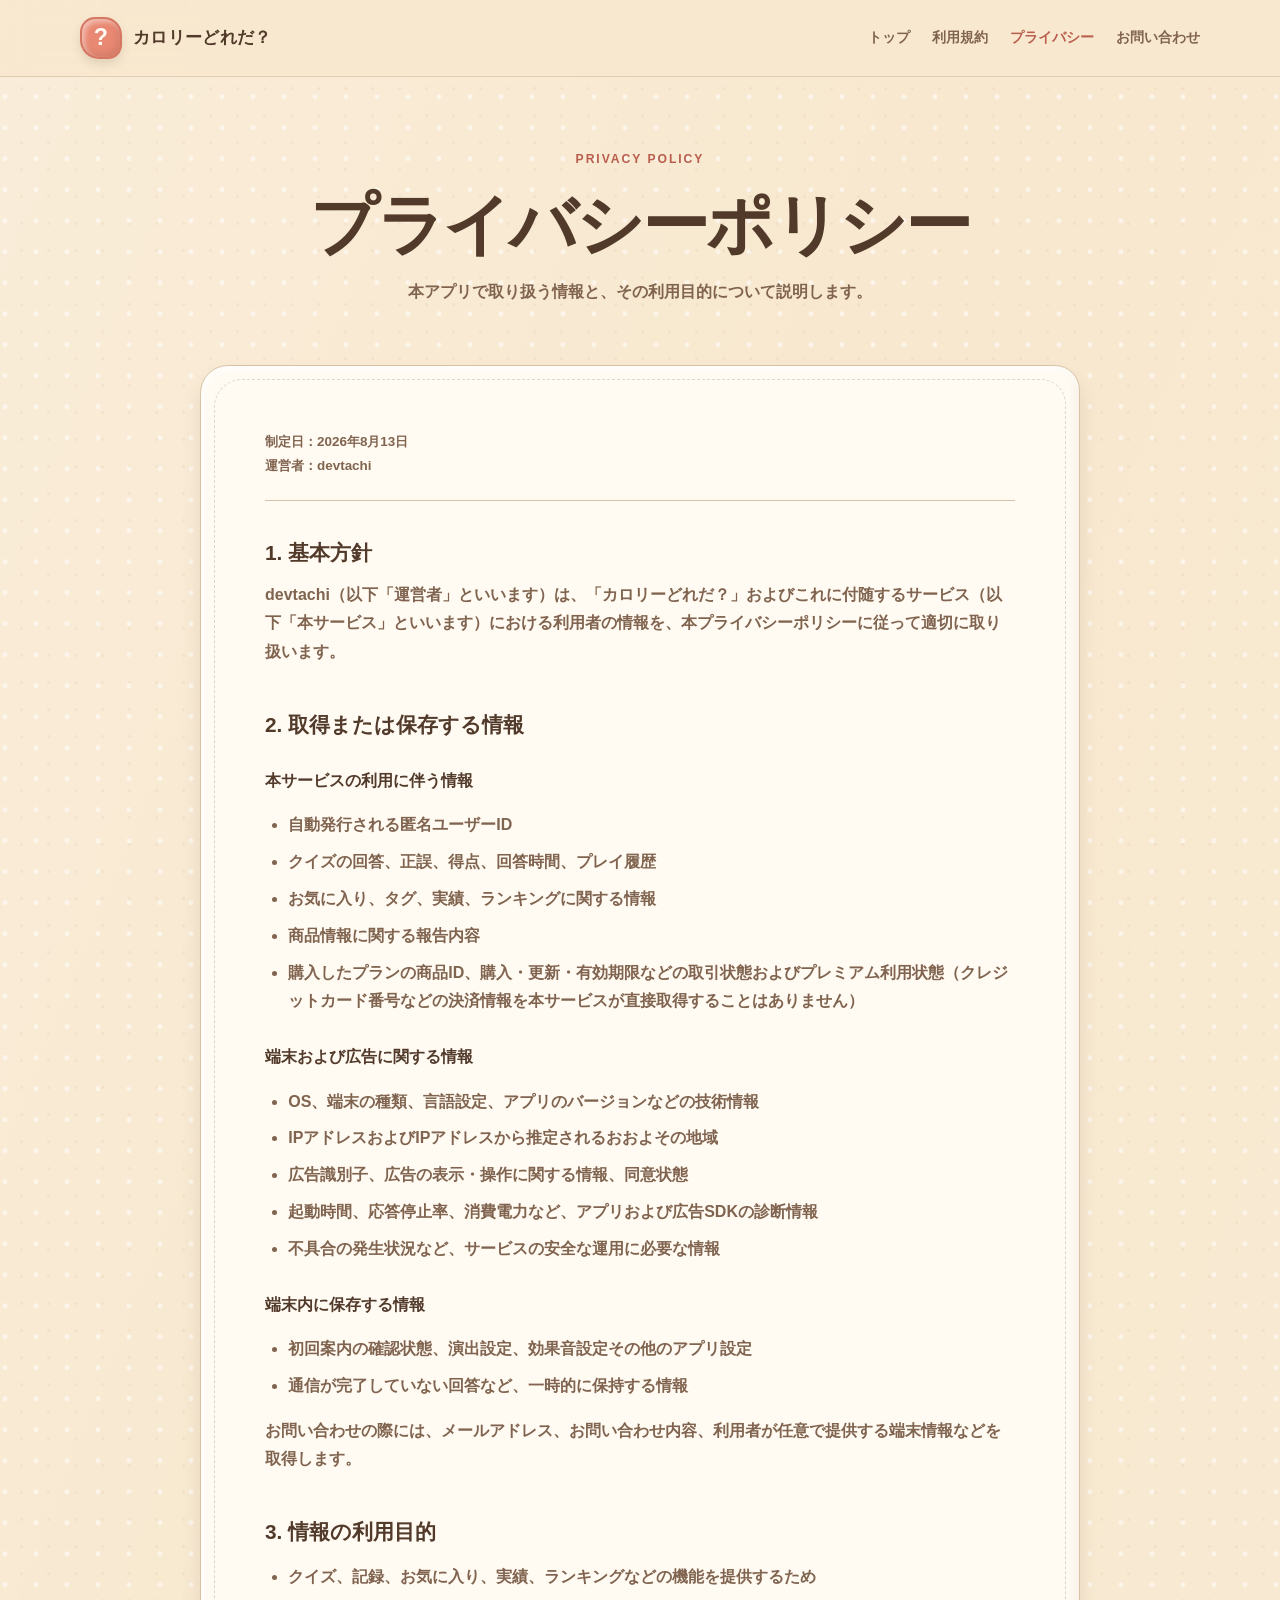
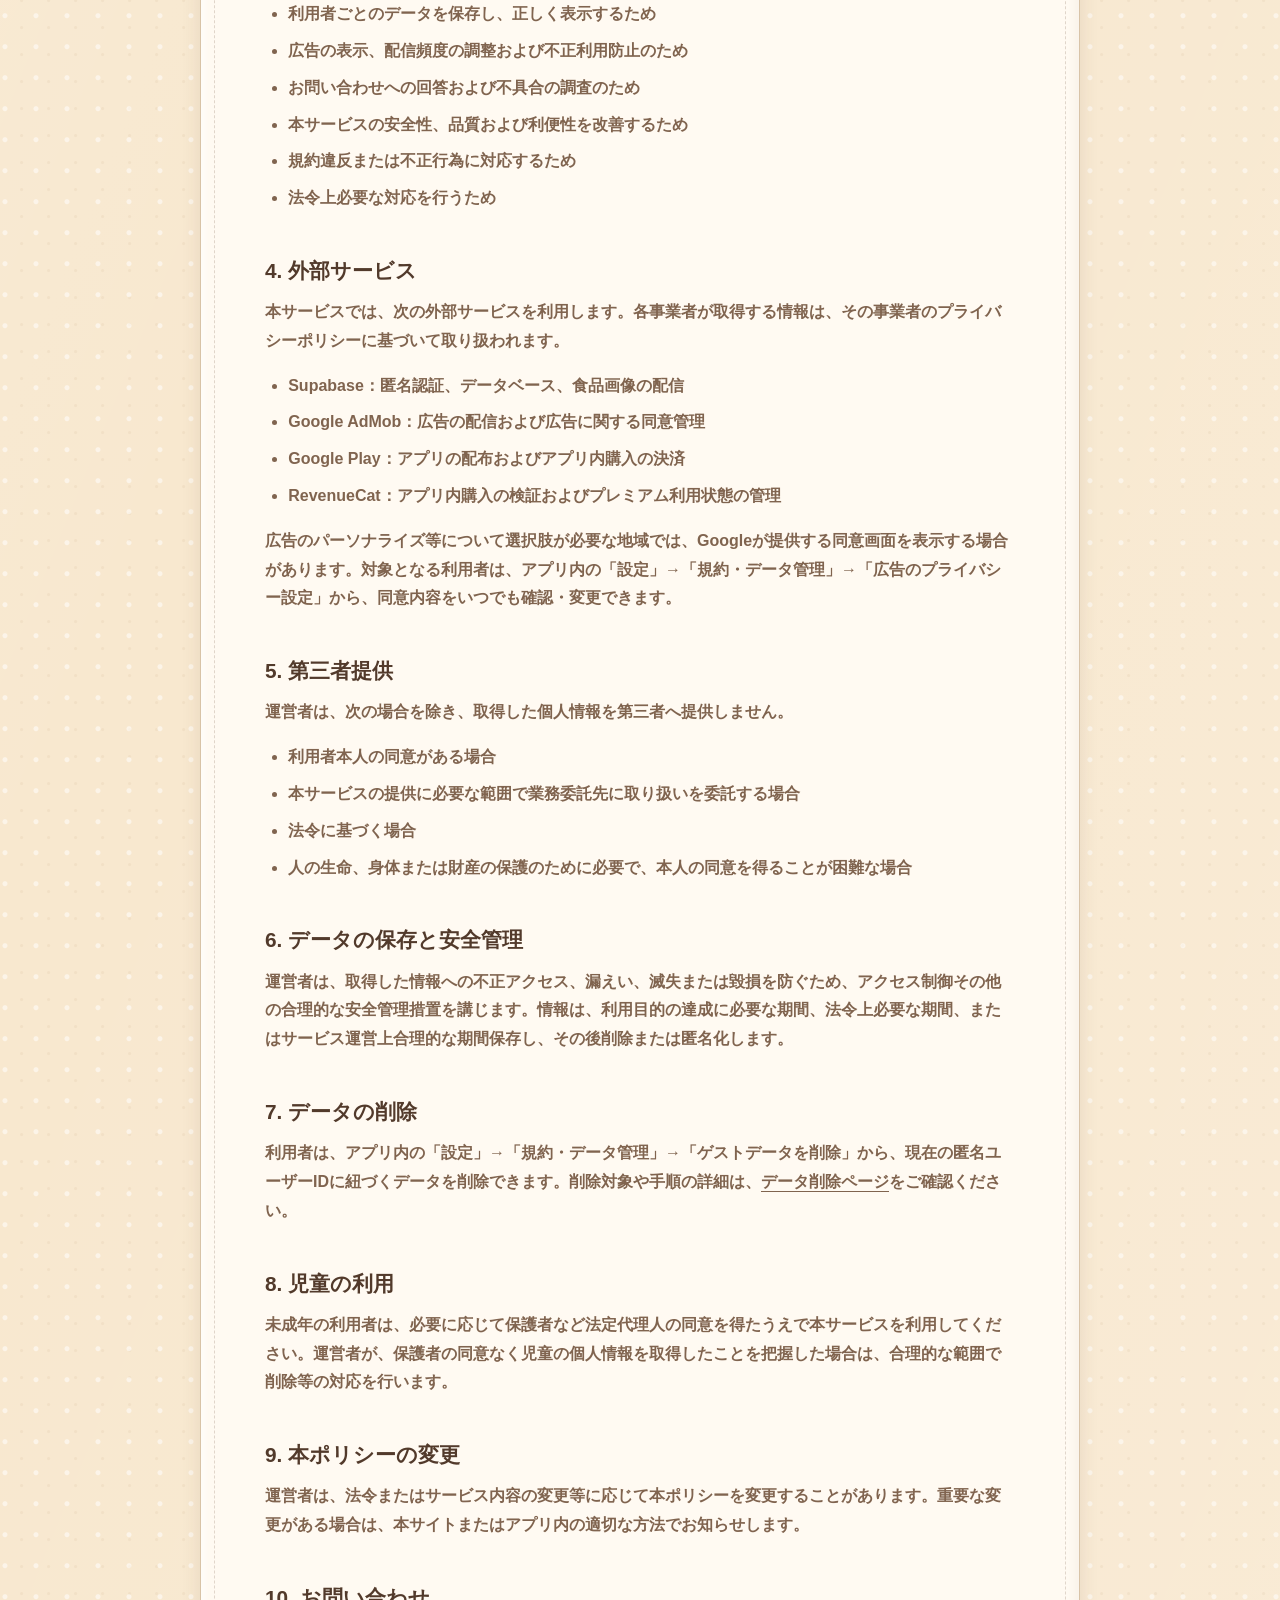
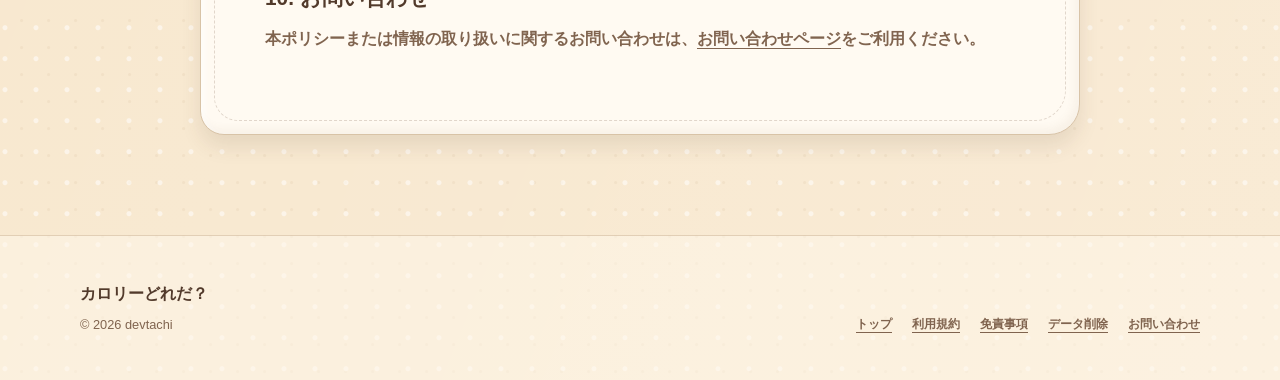
==== commit 2039700f: "Add files via upload" ====
--- a/privacy.html
+++ b/privacy.html
@@ -13,7 +13,7 @@
     <div class="document-wrap"><article class="document-card">
       <p class="document-meta">制定日：2026年8月13日<br>運営者：devtachi</p>
       <section><h2>1. 基本方針</h2><p>devtachi（以下「運営者」といいます）は、「カロリーどれだ？」およびこれに付随するサービス（以下「本サービス」といいます）における利用者の情報を、本プライバシーポリシーに従って適切に取り扱います。</p></section>
-      <section><h2>2. 取得または保存する情報</h2><h3>本サービスの利用に伴う情報</h3><ul><li>自動発行される匿名ユーザーID</li><li>クイズの回答、正誤、得点、回答時間、プレイ履歴</li><li>お気に入り、タグ、実績、ランキングに関する情報</li><li>商品情報に関する報告内容</li><li>購入したプランの商品ID、購入・更新・有効期限などの取引状態およびプレミアム利用状態（クレジットカード番号などの決済情報を本サービスが直接取得することはありません）</li></ul><h3>端末および広告に関する情報</h3><ul><li>OS、端末の種類、言語設定、アプリのバージョンなどの技術情報</li><li>広告識別子、広告の表示・操作に関する情報、同意状態</li><li>不具合の発生状況など、サービスの安全な運用に必要な情報</li></ul><h3>端末内に保存する情報</h3><ul><li>初回案内の確認状態、演出設定、効果音設定その他のアプリ設定</li><li>通信が完了していない回答など、一時的に保持する情報</li></ul><p>お問い合わせの際には、メールアドレス、お問い合わせ内容、利用者が任意で提供する端末情報などを取得します。</p></section>
+      <section><h2>2. 取得または保存する情報</h2><h3>本サービスの利用に伴う情報</h3><ul><li>自動発行される匿名ユーザーID</li><li>クイズの回答、正誤、得点、回答時間、プレイ履歴</li><li>お気に入り、タグ、実績、ランキングに関する情報</li><li>商品情報に関する報告内容</li><li>購入したプランの商品ID、購入・更新・有効期限などの取引状態およびプレミアム利用状態（クレジットカード番号などの決済情報を本サービスが直接取得することはありません）</li></ul><h3>端末および広告に関する情報</h3><ul><li>OS、端末の種類、言語設定、アプリのバージョンなどの技術情報</li><li>IPアドレスおよびIPアドレスから推定されるおおよその地域</li><li>広告識別子、広告の表示・操作に関する情報、同意状態</li><li>起動時間、応答停止率、消費電力など、アプリおよび広告SDKの診断情報</li><li>不具合の発生状況など、サービスの安全な運用に必要な情報</li></ul><h3>端末内に保存する情報</h3><ul><li>初回案内の確認状態、演出設定、効果音設定その他のアプリ設定</li><li>通信が完了していない回答など、一時的に保持する情報</li></ul><p>お問い合わせの際には、メールアドレス、お問い合わせ内容、利用者が任意で提供する端末情報などを取得します。</p></section>
       <section><h2>3. 情報の利用目的</h2><ul><li>クイズ、記録、お気に入り、実績、ランキングなどの機能を提供するため</li><li>利用者ごとのデータを保存し、正しく表示するため</li><li>広告の表示、配信頻度の調整および不正利用防止のため</li><li>お問い合わせへの回答および不具合の調査のため</li><li>本サービスの安全性、品質および利便性を改善するため</li><li>規約違反または不正行為に対応するため</li><li>法令上必要な対応を行うため</li></ul></section>
       <section><h2>4. 外部サービス</h2><p>本サービスでは、次の外部サービスを利用します。各事業者が取得する情報は、その事業者のプライバシーポリシーに基づいて取り扱われます。</p><ul><li><strong>Supabase</strong>：匿名認証、データベース、食品画像の配信</li><li><strong>Google AdMob</strong>：広告の配信および広告に関する同意管理</li><li><strong>Google Play</strong>：アプリの配布およびアプリ内購入の決済</li><li><strong>RevenueCat</strong>：アプリ内購入の検証およびプレミアム利用状態の管理</li></ul><p>広告のパーソナライズ等について選択肢が必要な地域では、Googleが提供する同意画面を表示する場合があります。対象となる利用者は、アプリ内の「設定」→「規約・データ管理」→「広告のプライバシー設定」から、同意内容をいつでも確認・変更できます。</p></section>
       <section><h2>5. 第三者提供</h2><p>運営者は、次の場合を除き、取得した個人情報を第三者へ提供しません。</p><ul><li>利用者本人の同意がある場合</li><li>本サービスの提供に必要な範囲で業務委託先に取り扱いを委託する場合</li><li>法令に基づく場合</li><li>人の生命、身体または財産の保護のために必要で、本人の同意を得ることが困難な場合</li></ul></section>
